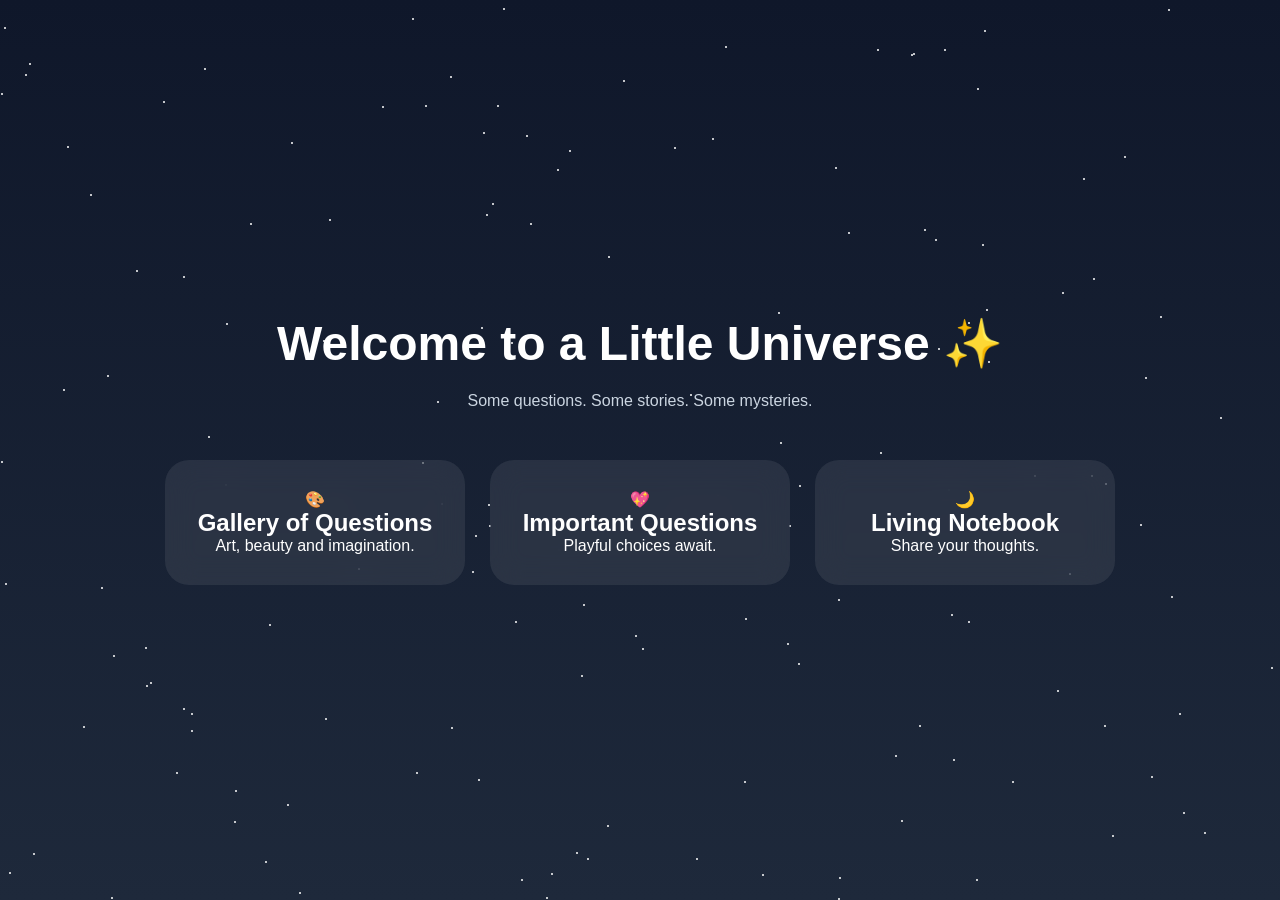
==== index.html @ 7dd95f6c "Code" ====
<!DOCTYPE html>
<html lang="en">

<head>
<meta charset="UTF-8">
<meta name="viewport" content="width=device-width, initial-scale=1.0">

<title>Little Universe ✨</title>

<link rel="stylesheet" href="style.css">
</head>

<body>

<div id="stars"></div>

<div class="container">

<h1 class="title">
Welcome to a Little Universe ✨
</h1>

<p class="subtitle">
Some questions.
Some stories.
Some mysteries.
</p>

<div class="cards">

<a href="pages/gallery.html" class="card">
🎨
<h2>Gallery of Questions</h2>
<p>Art, beauty and imagination.</p>
</a>

<a href="pages/questions.html" class="card">
💖
<h2>Important Questions</h2>
<p>Playful choices await.</p>
</a>

<a href="pages/notebook.html" class="card">
🌙
<h2>Living Notebook</h2>
<p>Share your thoughts.</p>
</a>

</div>

</div>

<script src="script.js"></script>

</body>
</html>
---- style.css ----
*{
margin:0;
padding:0;
box-sizing:border-box;
}

body{
font-family:Poppins,sans-serif;
min-height:100vh;
background:
linear-gradient(
180deg,
#0f172a,
#1e293b
);

overflow:hidden;

display:flex;
justify-content:center;
align-items:center;
}

.container{
width:90%;
max-width:1200px;
text-align:center;
}

.title{
font-size:3rem;
color:white;
margin-bottom:20px;
}

.subtitle{
color:#cbd5e1;
margin-bottom:50px;
}

.cards{
display:flex;
gap:25px;
justify-content:center;
flex-wrap:wrap;
}

.card{
width:300px;

padding:30px;

border-radius:24px;

text-decoration:none;

color:white;

background:
rgba(255,255,255,0.08);

backdrop-filter:blur(15px);

transition:0.3s;
}

.card:hover{
transform:
translateY(-10px)
scale(1.03);
}

.star{
position:absolute;

width:2px;
height:2px;

background:white;

border-radius:50%;

animation:
twinkle 3s infinite;
}

@keyframes twinkle{

0%,100%{
opacity:.2;
}

50%{
opacity:1;
}

}
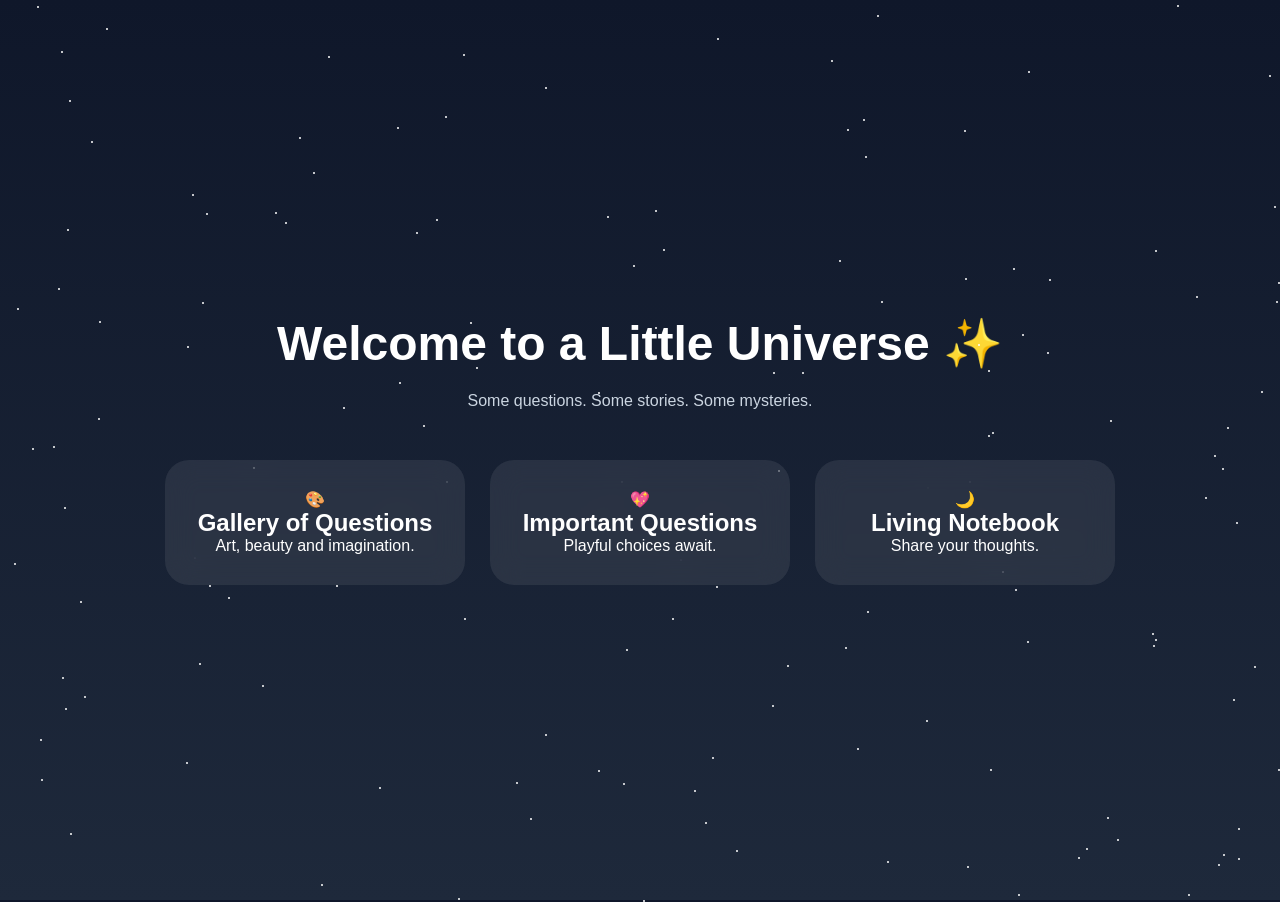
==== commit 437145ea: "enough for today" ====
--- a/index.html
+++ b/index.html
@@ -53,4 +53,5 @@
 <script src="script.js"></script>
 
 </body>
-</html>+</html>
+
